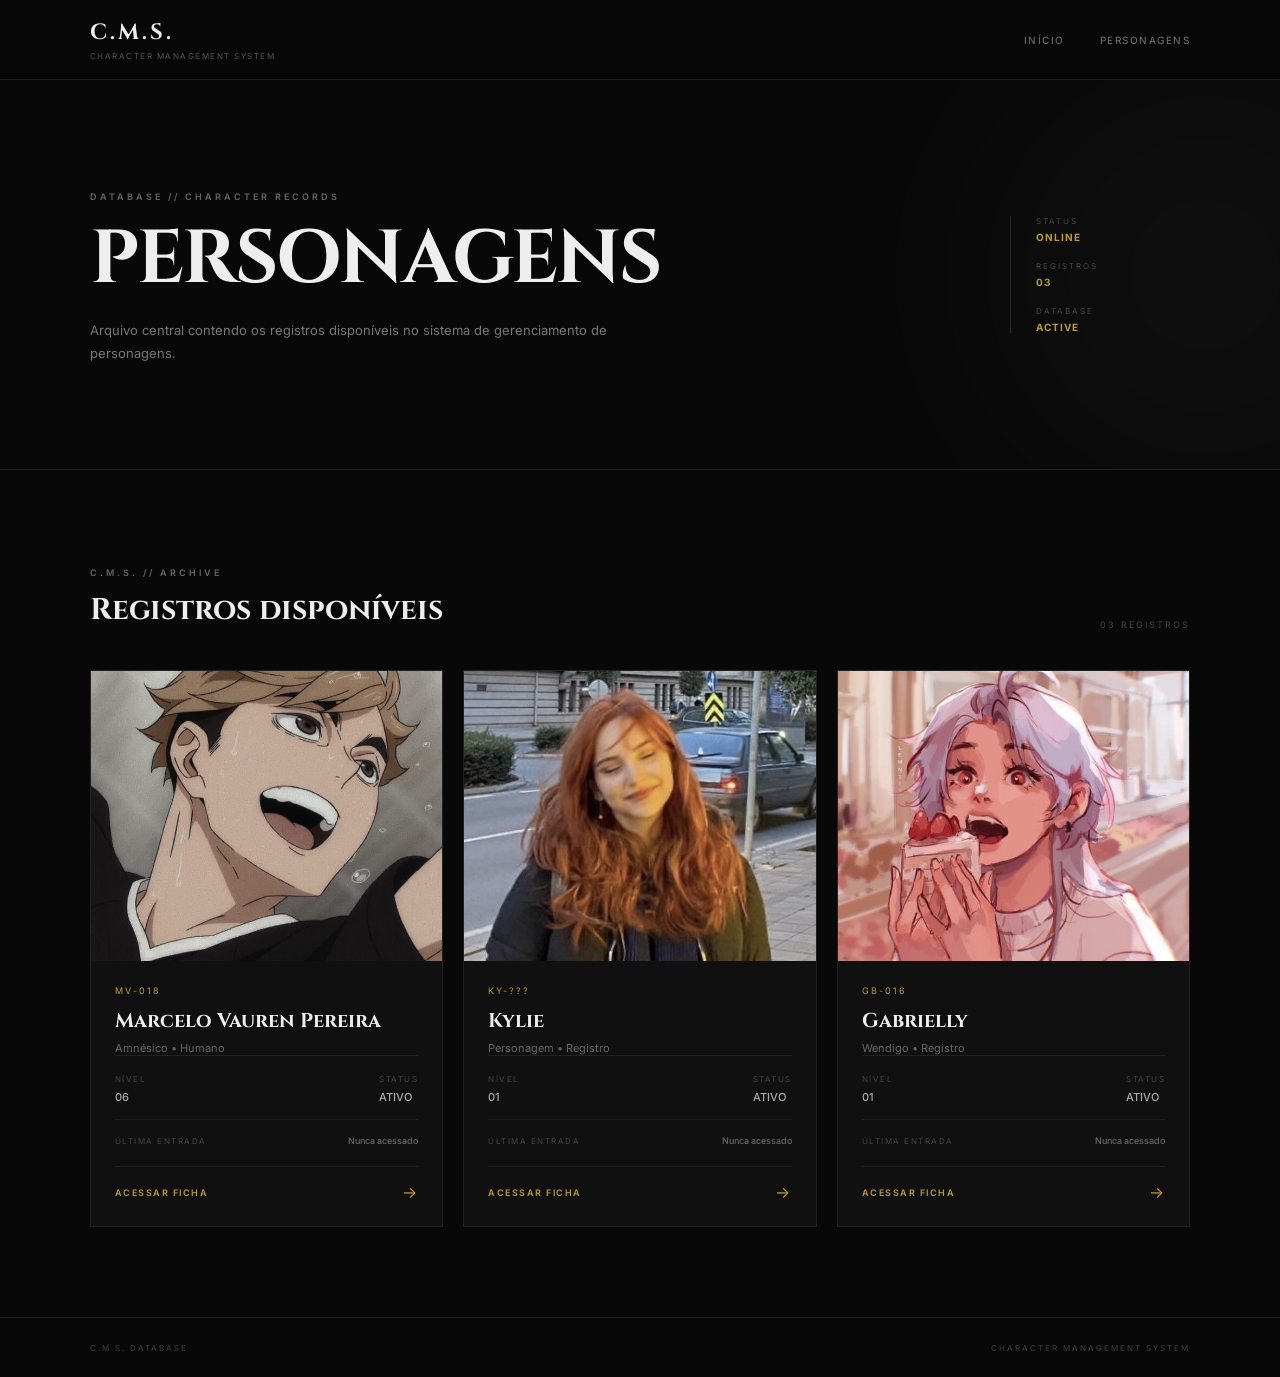
==== Personagens/index.html @ 4e5777af "feat: adição de sistema de gerenciamento de personagens com arquivos iniciais de HTML, CSS e JavaScr" ====
<!DOCTYPE html>
<html lang="pt-BR">
<head>
    <meta charset="UTF-8">
    <meta name="viewport" content="width=device-width, initial-scale=1.0">

    <title>C.M.S. — Personagens</title>

    <link rel="preconnect" href="https://fonts.googleapis.com">
    <link rel="preconnect" href="https://fonts.gstatic.com" crossorigin>

    <link href="https://fonts.googleapis.com/css2?family=Cinzel:wght@400;500;600;700&family=Inter:wght@400;500;600;700&display=swap" rel="stylesheet">

    <link rel="stylesheet" href="style.css">
</head>

<body>

    <header class="cabecalho">

        <a href="../index.html" class="logo">
            <span>C.M.S.</span>
            <small>CHARACTER MANAGEMENT SYSTEM</small>
        </a>

        <nav>
            <a href="../index.html">Início</a>
            <a href="#personagens">Personagens</a>
        </nav>

    </header>


    <main>

        <section class="topo">

            <div>
                <span class="codigo">DATABASE // CHARACTER RECORDS</span>

                <h1>PERSONAGENS</h1>

                <p>
                    Arquivo central contendo os registros disponíveis no
                    sistema de gerenciamento de personagens.
                </p>
            </div>

            <div class="informacoes">

                <div>
                    <span>STATUS</span>
                    <strong>ONLINE</strong>
                </div>

                <div>
                    <span>REGISTROS</span>
                    <strong id="quantidade-registros">03</strong>
                </div>

                <div>
                    <span>DATABASE</span>
                    <strong>ACTIVE</strong>
                </div>

            </div>

        </section>


        <section class="personagens" id="personagens">

            <div class="secao-topo">

                <div>
                    <span class="codigo">C.M.S. // ARCHIVE</span>
                    <h2>Registros disponíveis</h2>
                </div>

                <span class="contador" id="contador-registros">
                    03 REGISTROS
                </span>

            </div>


            <div class="grid-personagens">


                <a href="Fichas/Marcelo/index.html"
                   class="card"
                   data-personagem="marcelo">

                    <div class="card-imagem">
                        <img src="../Assets/Marcelo.jpg" alt="Marcelo Vauren Pereira">
                    </div>

                    <div class="card-conteudo">

                        <span class="numero">MV-018</span>

                        <h3>Marcelo Vauren Pereira</h3>

                        <p>Amnésico • Humano</p>

                        <div class="card-info">

                            <div>
                                <span>NÍVEL</span>
                                <strong class="nivel">06</strong>
                            </div>

                            <div>
                                <span>STATUS</span>
                                <strong>ATIVO</strong>
                            </div>

                        </div>

                        <div class="ultimo-acesso">
                            <span>ÚLTIMA ENTRADA</span>
                            <strong class="acesso">Nunca acessado</strong>
                        </div>

                        <div class="acessar">
                            <span>ACESSAR FICHA</span>
                            <strong>→</strong>
                        </div>

                    </div>

                </a>


                <a href="Fichas/Kylie/index.html"
                   class="card"
                   data-personagem="kylie">

                    <div class="card-imagem">
                        <img src="../Assets/Kylie.jpg" alt="Kylie">
                    </div>

                    <div class="card-conteudo">

                        <span class="numero">KY-???</span>

                        <h3>Kylie</h3>

                        <p>Personagem • Registro</p>

                        <div class="card-info">

                            <div>
                                <span>NÍVEL</span>
                                <strong class="nivel">01</strong>
                            </div>

                            <div>
                                <span>STATUS</span>
                                <strong>ATIVO</strong>
                            </div>

                        </div>

                        <div class="ultimo-acesso">
                            <span>ÚLTIMA ENTRADA</span>
                            <strong class="acesso">Nunca acessado</strong>
                        </div>

                        <div class="acessar">
                            <span>ACESSAR FICHA</span>
                            <strong>→</strong>
                        </div>

                    </div>

                </a>


                <a href="Fichas/Gabrielly/index.html"
                   class="card"
                   data-personagem="gabrielly">

                    <div class="card-imagem">
                        <img src="../Assets/Gabrielly.jpg" alt="Gabrielly">
                    </div>

                    <div class="card-conteudo">

                        <span class="numero">GB-016</span>

                        <h3>Gabrielly</h3>

                        <p>Wendigo • Registro</p>

                        <div class="card-info">

                            <div>
                                <span>NÍVEL</span>
                                <strong class="nivel">01</strong>
                            </div>

                            <div>
                                <span>STATUS</span>
                                <strong>ATIVO</strong>
                            </div>

                        </div>

                        <div class="ultimo-acesso">
                            <span>ÚLTIMA ENTRADA</span>
                            <strong class="acesso">Nunca acessado</strong>
                        </div>

                        <div class="acessar">
                            <span>ACESSAR FICHA</span>
                            <strong>→</strong>
                        </div>

                    </div>

                </a>


            </div>

        </section>

    </main>


    <footer>

        <span>C.M.S. DATABASE</span>

        <span>CHARACTER MANAGEMENT SYSTEM</span>

    </footer>


    <script src="script.js"></script>

</body>
</html>
---- Personagens/style.css ----
* {
    margin: 0;
    padding: 0;
    box-sizing: border-box;
}

html {
    scroll-behavior: smooth;
}

body {
    background: #080808;
    color: #eeeeee;
    font-family: "Inter", sans-serif;
}

a {
    color: inherit;
    text-decoration: none;
}

.cabecalho {
    width: 100%;
    height: 80px;
    padding: 0 7%;
    display: flex;
    align-items: center;
    justify-content: space-between;
    border-bottom: 1px solid #222;
    background: rgba(8, 8, 8, .96);
    position: sticky;
    top: 0;
    z-index: 10;
}

.logo {
    display: flex;
    flex-direction: column;
    gap: 4px;
}

.logo span {
    font-family: "Cinzel", serif;
    font-size: 22px;
    font-weight: 700;
    letter-spacing: 3px;
}

.logo small {
    color: #555;
    font-size: 8px;
    letter-spacing: 1.5px;
}

.cabecalho nav {
    display: flex;
    gap: 35px;
}

.cabecalho nav a {
    color: #777;
    font-size: 10px;
    letter-spacing: 1.5px;
    text-transform: uppercase;
    transition: .3s;
}

.cabecalho nav a:hover {
    color: #b99a35;
}

main {
    min-height: calc(100vh - 140px);
}

.topo {
    min-height: 390px;
    padding: 90px 7%;
    display: flex;
    align-items: center;
    justify-content: space-between;
    border-bottom: 1px solid #222;
    position: relative;
    overflow: hidden;
}

.topo::before {
    content: "";
    position: absolute;
    width: 450px;
    height: 450px;
    border-radius: 50%;
    background: #fff;
    opacity: .025;
    filter: blur(100px);
    right: -150px;
    top: 50%;
    transform: translateY(-50%);
}

.topo > div:first-child {
    position: relative;
    z-index: 1;
}

.codigo {
    color: #666;
    font-size: 9px;
    font-weight: 600;
    letter-spacing: 3px;
}

.topo h1 {
    margin-top: 18px;
    font-family: "Cinzel", serif;
    font-size: clamp(45px, 6vw, 75px);
    line-height: 1;
    letter-spacing: -2px;
}

.topo p {
    max-width: 560px;
    margin-top: 22px;
    color: #777;
    font-size: 13px;
    line-height: 1.8;
}

.informacoes {
    width: 180px;
    padding-left: 25px;
    border-left: 1px solid #292929;
    display: flex;
    flex-direction: column;
    gap: 18px;
    position: relative;
    z-index: 1;
}

.informacoes div {
    display: flex;
    flex-direction: column;
    gap: 5px;
}

.informacoes span {
    color: #444;
    font-size: 8px;
    letter-spacing: 2px;
}

.informacoes strong {
    color: #b99a35;
    font-size: 10px;
    letter-spacing: 1px;
}

.personagens {
    padding: 90px 7%;
}

.secao-topo {
    display: flex;
    align-items: end;
    justify-content: space-between;
    margin-bottom: 40px;
}

.secao-topo h2 {
    margin-top: 10px;
    font-family: "Cinzel", serif;
    font-size: 30px;
}

.contador {
    color: #444;
    font-size: 9px;
    letter-spacing: 2px;
}

.grid-personagens {
    display: grid;
    grid-template-columns: repeat(3, 1fr);
    gap: 20px;
}

.card {
    min-height: 510px;
    background: #101010;
    border: 1px solid #222;
    display: flex;
    flex-direction: column;
    overflow: hidden;
    transition: .35s;
}

.card:hover {
    transform: translateY(-8px);
    border-color: #b99a35;
}

.card-imagem {
    height: 290px;
    background: #151515;
    overflow: hidden;
}

.card-imagem img {
    width: 100%;
    height: 100%;
    object-fit: cover;
    filter: grayscale(20%);
    transition: .5s;
}

.card:hover .card-imagem img {
    transform: scale(1.05);
}

.card-conteudo {
    padding: 24px;
    display: flex;
    flex-direction: column;
    flex: 1;
}

.numero {
    color: #b99a35;
    font-size: 9px;
    letter-spacing: 2px;
}

.card h3 {
    margin-top: 11px;
    font-family: "Cinzel", serif;
    font-size: 20px;
}

.card p {
    margin-top: 7px;
    color: #666;
    font-size: 11px;
}

.card-info {
    margin-top: auto;
    padding-top: 18px;
    border-top: 1px solid #222;
    display: flex;
    justify-content: space-between;
}

.card-info div {
    display: flex;
    flex-direction: column;
    gap: 6px;
}

.card-info span {
    color: #444;
    font-size: 8px;
    letter-spacing: 1.5px;
}

.card-info strong {
    color: #aaa;
    font-size: 11px;
    font-weight: 500;
}

.acessar {
    margin-top: 20px;
    padding-top: 15px;
    border-top: 1px solid #1d1d1d;
    display: flex;
    justify-content: space-between;
    align-items: center;
    color: #b99a35;
    font-size: 9px;
    font-weight: 600;
    letter-spacing: 1.5px;
}

.acessar strong {
    font-size: 16px;
    font-weight: 400;
    transition: .3s;
}

.card:hover .acessar strong {
    transform: translateX(5px);
}

footer {
    height: 60px;
    padding: 0 7%;
    border-top: 1px solid #222;
    display: flex;
    align-items: center;
    justify-content: space-between;
    color: #3f3f3f;
    font-size: 8px;
    letter-spacing: 2px;
}

@media (max-width: 900px) {

    .topo {
        align-items: flex-start;
        flex-direction: column;
        gap: 50px;
    }

    .informacoes {
        width: 100%;
        padding: 20px 0 0;
        border-left: none;
        border-top: 1px solid #292929;
        flex-direction: row;
        gap: 50px;
    }

    .grid-personagens {
        grid-template-columns: 1fr 1fr;
    }
}

@media (max-width: 600px) {

    .cabecalho {
        padding: 0 5%;
    }

    .cabecalho nav {
        display: none;
    }

    .topo,
    .personagens {
        padding-left: 5%;
        padding-right: 5%;
    }

    .grid-personagens {
        grid-template-columns: 1fr;
    }

    .secao-topo {
        align-items: flex-start;
        flex-direction: column;
        gap: 15px;
    }

    .informacoes {
        gap: 25px;
    }

    footer {
        padding: 0 5%;
        flex-direction: column;
        align-items: flex-start;
        justify-content: center;
        gap: 6px;
    }
}

.ultimo-acesso {
    margin-top: 15px;
    padding-top: 15px;
    border-top: 1px solid #1d1d1d;
    display: flex;
    justify-content: space-between;
    align-items: center;
}

.ultimo-acesso span {
    color: #444;
    font-size: 8px;
    letter-spacing: 1.5px;
}

.ultimo-acesso strong {
    color: #666;
    font-size: 9px;
    font-weight: 500;
}
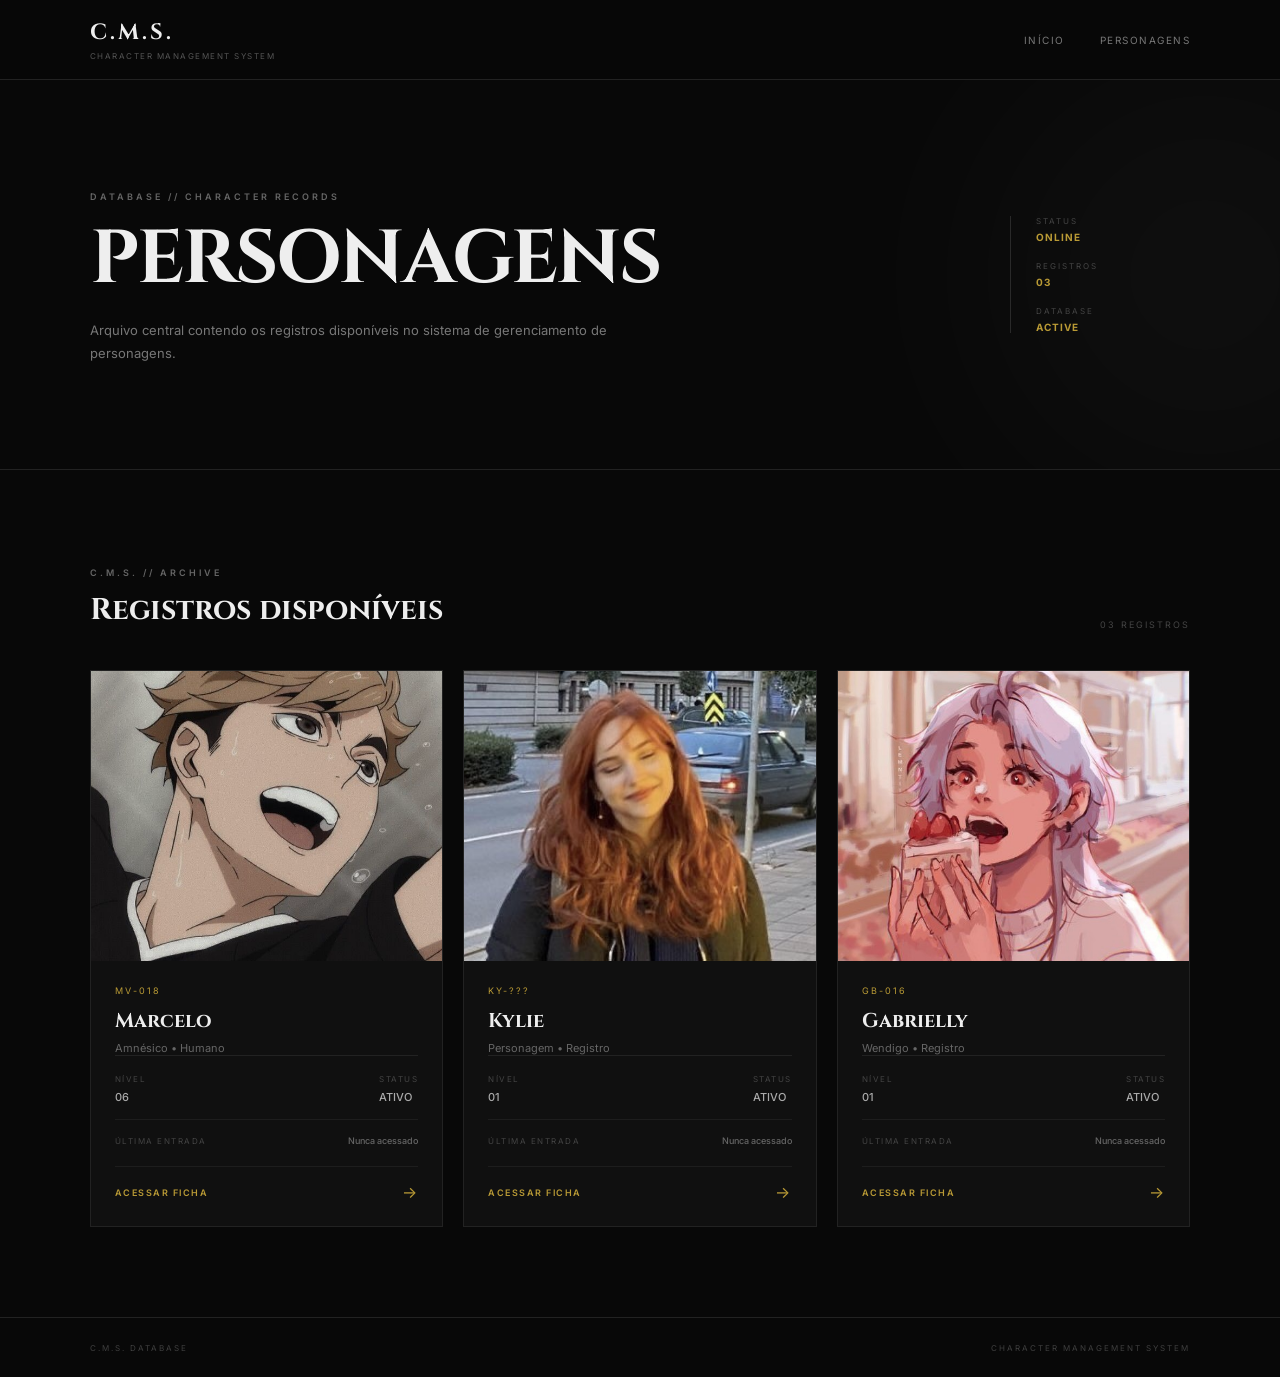
==== commit 095a1c0a: "Refatoração dos estilos para melhorar a aplicação de temas e a consistência do layout; atualizar o n" ====
--- a/Personagens/index.html
+++ b/Personagens/index.html
@@ -99,7 +99,7 @@
 
                         <span class="numero">MV-018</span>
 
-                        <h3>Marcelo Vauren Pereira</h3>
+                        <h3>Marcelo</h3>
 
                         <p>Amnésico • Humano</p>
 
